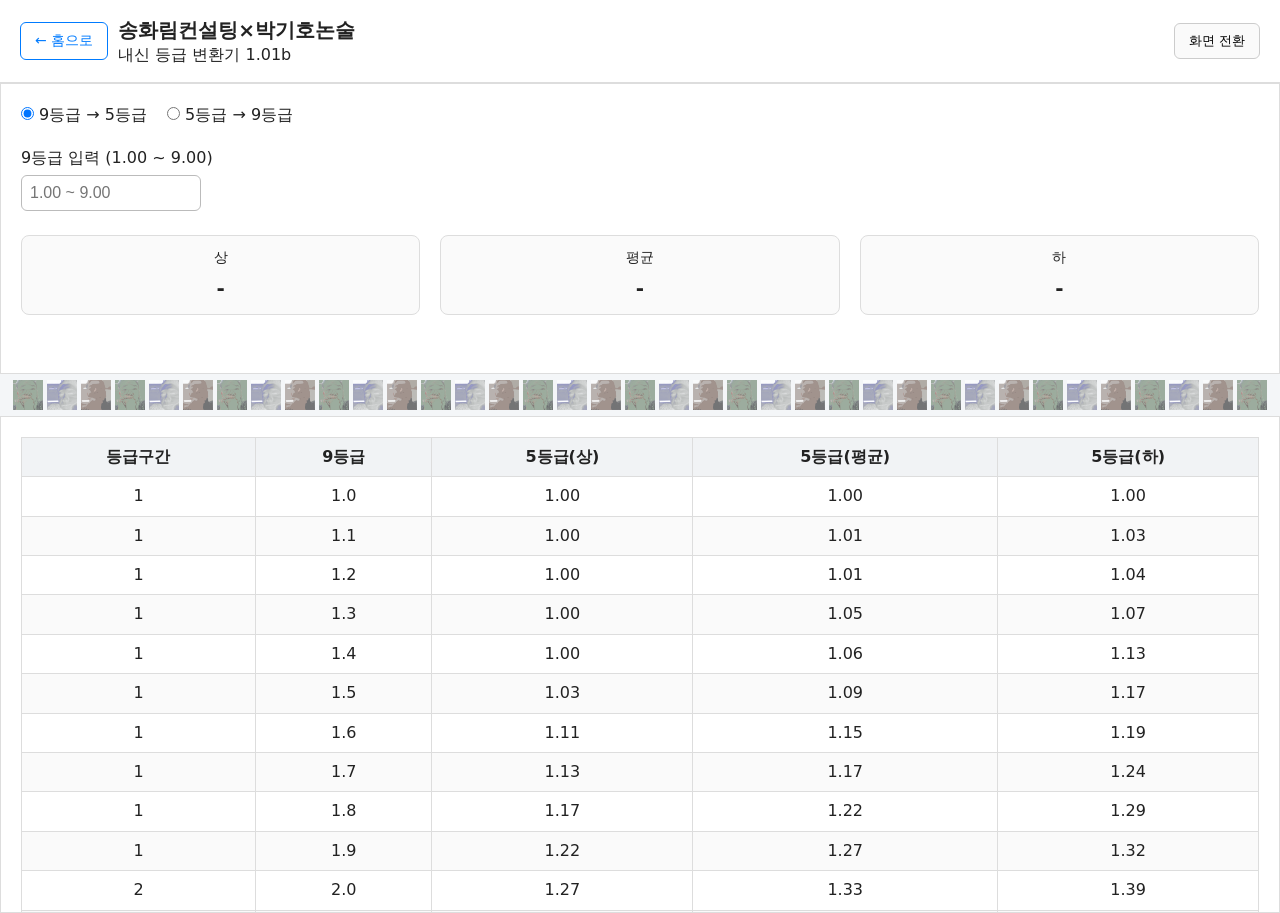
==== converter.html @ b4adba84 "new file:   converter.html 	modified:   index.html 	new file:   student-record.html 	new file:   uni" ====
<!DOCTYPE html>
<html lang="ko">
<head>
  <meta charset="UTF-8" />
  <meta name="viewport" content="width=device-width, initial-scale=1.0" />
  <title>내신 등급 변환기 - 송화림컨설팅×박기호논술</title>
  <link rel="stylesheet" href="css/style.css" />
  <style>
    /* 변환기 페이지 전용 추가 스타일 */
    .back-home {
      padding: 8px 14px;
      border: 1px solid #007bff;
      background: #fff;
      color: #007bff;
      cursor: pointer;
      border-radius: 6px;
      text-decoration: none;
      font-size: 14px;
      margin-right: 10px;
    }
    .back-home:hover {
      background: #f0f7ff;
    }
    .header-left {
      display: flex;
      align-items: center;
    }
  </style>
</head>

<body>

  <header class="header">
    <div class="header-left">
      <a href="index.html" class="back-home">← 홈으로</a>
      <div>
        <h1>송화림컨설팅×박기호논술</h1>
        <p>내신 등급 변환기 1.01b</p>
      </div>
    </div>
    <button id="layoutToggle">화면 전환</button>
  </header>

  <main id="mainContainer" class="horizontal">
    <section class="panel" id="inputPanel">
      <div class="modeSelector">
        <label><input type="radio" name="mode" value="g1" checked /> 9등급 → 5등급</label>
        <label><input type="radio" name="mode" value="g2" /> 5등급 → 9등급</label>
      </div>

      <div class="inputBlock">
        <label id="inputLabel" for="gradeInput">9등급 입력 (1.00 ~ 9.00)</label>
        <input type="number" id="gradeInput" step="0.01" placeholder="예: 2.35" />
      </div>

      <div class="resultBlock">
        <div class="resultItem">
          <div class="label">상</div>
          <div id="resultUpper" class="value">-</div>
        </div>
        <div class="resultItem">
          <div class="label">평균</div>
          <div id="resultMean" class="value">-</div>
        </div>
        <div class="resultItem">
          <div class="label">하</div>
          <div id="resultLower" class="value">-</div>
        </div>
      </div>
      <div id="statusMessage" class="status"></div>
    </section>

    <div class="panelDivider" id="panelDivider"></div>

    <section class="panel" id="tablePanel">
      <table id="gradeTable">
        <thead>
          <tr>
            <th>등급구간</th>
            <th id="tableInputLabel">9등급</th>
            <th id="tableUpperLabel">5등급(상)</th>
            <th id="tableMeanLabel">5등급(평균)</th>
            <th id="tableLowerLabel">5등급(하)</th>
          </tr>
        </thead>
        <tbody id="tableBody"></tbody>
      </table>
    </section>
  </main>

  <script src="data/g1_9to5.js"></script>
  <script src="data/g2_5to9.js"></script>
  <script src="js/validate.js"></script>
  <script src="js/interpolate.js"></script>
  <script src="js/lookup.js"></script>
  <script src="js/tableRender.js"></script>
  <script src="js/app.js"></script>
</body>
</html>
---- css/style.css ----
/* Reset */

* {
  box-sizing: border-box;
  margin: 0;
  padding: 0;
}

body {
  font-family: system-ui, -apple-system, Segoe UI, Roboto, Helvetica, Arial, sans-serif;
  background: #f4f6f8;
  color: #222;
  line-height: 1.4;
}


/* Header */

.header {
  display: flex;
  justify-content: space-between;
  align-items: center;

  padding: 16px 20px;
  background: white;
  border-bottom: 1px solid #ddd;
}

.header h1 {
  font-size: 20px;
}

#layoutToggle {
  padding: 8px 14px;
  border: 1px solid #ccc;
  background: #fafafa;
  cursor: pointer;
  border-radius: 6px;
}

#layoutToggle:hover {
  background: #f0f0f0;
}


/* Main container */

#mainContainer {
  height: calc(100vh - 70px);
  display: flex;
}


/* Horizontal split (top / bottom) */

#mainContainer.horizontal {
  flex-direction: column;
}

#mainContainer.horizontal #inputPanel {
  flex: 0 0 35%;
}

#mainContainer.horizontal #tablePanel {
  flex: 1;
}


/* Vertical split (left / right) */

#mainContainer.vertical {
  flex-direction: row;
}

#mainContainer.vertical .panel {
  width: 50%;
}


/* Panels */

.panel {
  padding: 20px;
  overflow: auto;
  background: white;
  border: 1px solid #ddd;
}


/* Mode selector */

.modeSelector {
  display: flex;
  gap: 20px;
  margin-bottom: 20px;
}

.modeSelector label {
  cursor: pointer;
}


/* Input block */

.inputBlock {
  margin-bottom: 24px;
}

.inputBlock label {
  display: block;
  margin-bottom: 6px;
  font-weight: 500;
}

#gradeInput {
  width: 180px;
  padding: 8px;
  font-size: 16px;
  border: 1px solid #bbb;
  border-radius: 6px;
}


/* Results */

.resultBlock {
  display: flex;
  gap: 20px;
  margin-bottom: 20px;
}

.resultItem {
  flex: 1;
  padding: 12px;
  border: 1px solid #ddd;
  border-radius: 8px;
  text-align: center;
  background: #fafafa;
}

.resultItem .label {
  font-size: 14px;
  margin-bottom: 6px;
}

.resultItem .value {
  font-size: 20px;
  font-weight: bold;
}


/* Status message */

.status {
  font-size: 14px;
  color: #666;
}


/* Table */

table {
  width: 100%;
  border-collapse: collapse;
}

thead {
  background: #f1f3f5;
}

th, td {
  padding: 8px 10px;
  border: 1px solid #ddd;
  text-align: center;
}

tbody tr:nth-child(even) {
  background: #fafafa;
}


/* Highlight rows used for lookup */

.highlight {
  background: #ffe8a3 !important;
  font-weight: 600;
}


.panelDivider {
  display: flex;
  justify-content: center;
  align-items: center;
  overflow: hidden;
}

.panelDivider img {
  width: 30px;
  height: 30px;
  object-fit: contain;
  opacity: 0.65;
  margin: 2px;
  pointer-events: none;
}

#mainContainer.horizontal .panelDivider {
  height: 42px;
}

#mainContainer.vertical .panelDivider {
  width: 42px;
  flex-direction: column;
}
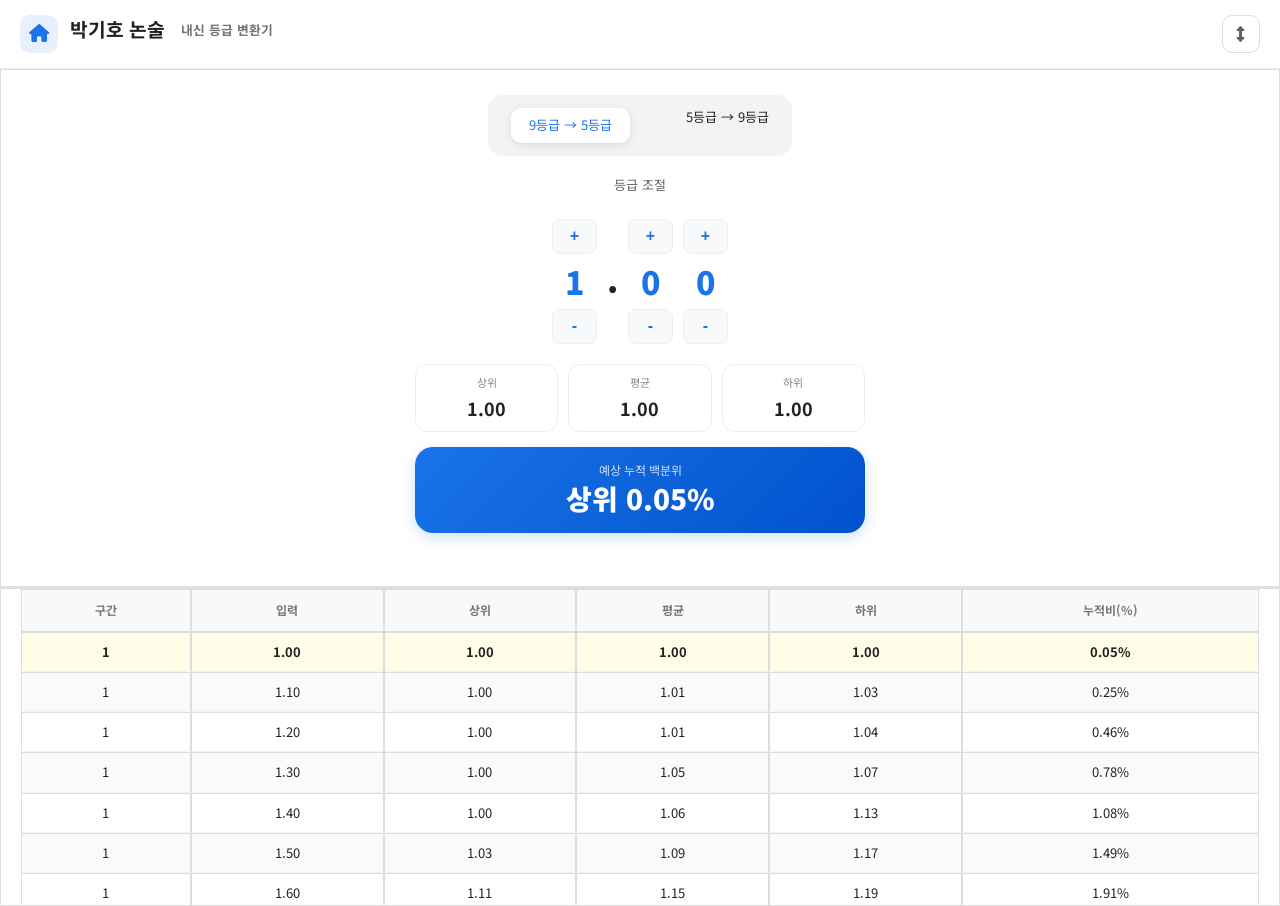
==== commit 39204652: "modified:   converter.html 	new file:   data/cumulative.js 	modified:   index.html 	modified:   js/a" ====
--- a/converter.html
+++ b/converter.html
@@ -3,71 +3,167 @@
 <head>
   <meta charset="UTF-8" />
   <meta name="viewport" content="width=device-width, initial-scale=1.0" />
-  <title>내신 등급 변환기 - 송화림컨설팅×박기호논술</title>
+  <title>박기호 논술 내신 등급 변환기</title>
+  <link href="https://fonts.googleapis.com/css2?family=Noto+Sans+KR:wght@300;400;500;700;900&display=swap" rel="stylesheet">
+  <link rel="stylesheet" href="https://cdnjs.cloudflare.com/ajax/libs/font-awesome/6.4.0/css/all.min.css">
   <link rel="stylesheet" href="css/style.css" />
   <style>
-    /* 변환기 페이지 전용 추가 스타일 */
+    :root {
+      --primary: #1a73e8;
+      --primary-soft: #e8f0fe;
+      --bg-color: #f4f7f9;
+      --border-color: rgba(0, 0, 0, 0.08); /* 🌟 헤더 분할선 색상 */
+    }
+
+    body { background: var(--bg-color); font-family: 'Noto Sans KR', sans-serif; margin: 0; overflow: hidden; }
+
+    /* 헤더 스타일 */
+    .header { background: #fff; padding: 12px 20px; border-bottom: 1px solid var(--border-color); display: flex; justify-content: space-between; align-items: center; z-index: 100; }
+    .header-left { display: flex; align-items: center; gap: 12px; flex: 1; }
+    .desktop-header { display: block; max-width: 800px; width: 100%; }
+    .mobile-header { display: none; }
+
+    @media (max-width: 768px) {
+      .desktop-header { display: none; }
+      .mobile-header { display: block; width: 100%; }
+    }
+
+    /* 🌟 1. 돌아가기 버튼 아이콘화 */
     .back-home {
-      padding: 8px 14px;
-      border: 1px solid #007bff;
-      background: #fff;
-      color: #007bff;
-      cursor: pointer;
-      border-radius: 6px;
-      text-decoration: none;
-      font-size: 14px;
-      margin-right: 10px;
-    }
-    .back-home:hover {
-      background: #f0f7ff;
-    }
-    .header-left {
-      display: flex;
-      align-items: center;
-    }
+      display: flex; align-items: center; justify-content: center;
+      width: 38px; height: 38px;
+      background: var(--primary-soft); color: var(--primary);
+      text-decoration: none; border-radius: 10px;
+      font-size: 18px; transition: 0.3s;
+    }
+    .back-home:hover { background: var(--primary); color: #fff; }
+
+    /* 🌟 2. 화면 전환 버튼 아이콘화 */
+    #layoutToggle {
+      display: flex; align-items: center; justify-content: center;
+      width: 38px; height: 38px;
+      border: 1px solid #ddd; background: #fff;
+      border-radius: 10px; cursor: pointer;
+      font-size: 16px; color: #5f6368; transition: 0.3s;
+    }
+    #layoutToggle:hover { background: #f8f9fa; border-color: #ccc; }
+
+    /* 메인 레이아웃 */
+    #mainContainer { height: calc(100vh - 63px); display: flex; }
+    #inputPanel {
+      background: #fff; flex-shrink: 0;
+      display: flex; flex-direction: column; align-items: center; padding: 25px;
+      overflow: visible;
+    }
+
+    /* 스테퍼 UI */
+    .stepper-grid { display: grid; grid-template-columns: 1fr auto 1fr 1fr; gap: 10px; align-items: center; margin: 20px 0; }
+    .digit-col { display: flex; flex-direction: column; align-items: center; gap: 5px; }
+    .s-btn { width: 45px; height: 35px; border-radius: 8px; border: 1px solid #eee; background: #f8f9fa; color: var(--primary); font-size: 16px; font-weight: 700; cursor: pointer; transition: 0.2s; }
+    .s-btn:hover { background: var(--primary); color: #fff; }
+    .digit-display { font-size: 32px; font-weight: 900; color: var(--primary); width: 45px; text-align: center; }
+    .dot-display { font-size: 32px; font-weight: 900; padding-bottom: 5px; }
+
+    .modeSelector { display: inline-flex; background: #f1f3f4; padding: 5px; border-radius: 15px; margin-bottom: 20px; }
+    .modeSelector label { padding: 8px 18px; border-radius: 10px; cursor: pointer; font-size: 13px; }
+    .modeSelector input[type="radio"] { display: none; }
+    .modeSelector input[type="radio"]:checked + span { background: #fff; color: var(--primary); box-shadow: 0 2px 8px rgba(0,0,0,0.1); border-radius: 10px; padding: 8px 18px; display: inline-block; }
+
+    .resultBlock { display: flex; gap: 10px; width: 100%; max-width: 450px; margin-bottom: 15px; }
+    .resultItem { flex: 1; padding: 10px; background: #fff; border: 1px solid #eee; border-radius: 12px; text-align: center; }
+    .resultItem .label { font-size: 11px; color: #888; }
+    .resultItem .value { font-size: 18px; font-weight: 700; }
+
+    .cumulative-block { width: 100%; max-width: 450px; padding: 15px 30px; background: linear-gradient(135deg, #1a73e8 0%, #0052cc 100%); border-radius: 18px; text-align: center; color: #fff; box-shadow: 0 5px 15px rgba(26, 115, 232, 0.2); }
+    .cumulative-label { font-size: 12px; opacity: 0.8; }
+    .cumulative-value { font-size: 28px; font-weight: 900; }
+
+    /* 🌟 3. 중앙 분할선 디자인 (헤더 분할선과 동일한 선 형태) */
+    .panelDivider {
+      background: var(--border-color); /* 헤더 경계선과 동일한 색상 */
+      border: none; position: relative; z-index: 10;
+    }
+    #mainContainer.horizontal .panelDivider { height: 1px; width: 100%; cursor: default; }
+
+    /* 테이블 패널 */
+    #tablePanel { background: #fff; flex-grow: 1; overflow-y: auto; padding-top: 0; }
+    table { width: 100%; border-collapse: separate; border-spacing: 0; cursor: pointer; }
+    th {
+      background: #f8f9fa; padding: 12px 10px; font-size: 12px; color: #777;
+      border-bottom: 1px solid #ddd; position: sticky; top: 0; z-index: 10;
+      box-shadow: 0 1px 0 #ddd;
+    }
+    td { padding: 10px; border-bottom: 1px solid #f1f3f4; text-align: center; font-size: 13px; }
+    tr.highlight { background: #fffde7 !important; font-weight: 700; }
+    tr:hover { background: #f0f7ff; }
+
+    #gradeInput { display: none; }
   </style>
 </head>
-
 <body>
 
   <header class="header">
     <div class="header-left">
-      <a href="index.html" class="back-home">← 홈으로</a>
-      <div>
-        <h1>송화림컨설팅×박기호논술</h1>
-        <p>내신 등급 변환기 1.01b</p>
+      <a href="index.html" class="back-home" title="돌아가기"><i class="fas fa-home"></i></a>
+      <div class="desktop-header">
+        <svg viewBox="0 0 1000 50" width="100%" height="auto">
+          <text x="0" y="50%" dominant-baseline="middle" font-family="'Noto Sans KR', sans-serif" font-weight="700">
+            <tspan font-size="24" fill="#202124">박기호 논술</tspan>
+            <tspan font-size="16" fill="#70757a" dx="15">내신 등급 변환기</tspan>
+          </text>
+        </svg>
+      </div>
+      <div class="mobile-header">
+        <svg viewBox="0 0 500 90" width="100%" height="auto">
+          <text x="0" y="35" font-size="32" font-weight="700" fill="#202124">박기호 논술</text>
+          <text x="0" y="75" font-size="24" font-weight="500" fill="#70757a">내신 등급 변환기</text>
+        </svg>
       </div>
     </div>
-    <button id="layoutToggle">화면 전환</button>
+    <button id="layoutToggle" title="화면 전환"><i class="fas fa-arrows-alt-v"></i></button>
   </header>
 
   <main id="mainContainer" class="horizontal">
     <section class="panel" id="inputPanel">
       <div class="modeSelector">
-        <label><input type="radio" name="mode" value="g1" checked /> 9등급 → 5등급</label>
-        <label><input type="radio" name="mode" value="g2" /> 5등급 → 9등급</label>
-      </div>
-
-      <div class="inputBlock">
-        <label id="inputLabel" for="gradeInput">9등급 입력 (1.00 ~ 9.00)</label>
-        <input type="number" id="gradeInput" step="0.01" placeholder="예: 2.35" />
-      </div>
+        <label><input type="radio" name="mode" value="g1" checked /><span>9등급 → 5등급</span></label>
+        <label><input type="radio" name="mode" value="g2" /><span>5등급 → 9등급</span></label>
+      </div>
+
+      <p style="font-size: 13px; color: #666; margin-bottom: 5px;">등급 조절</p>
+
+      <div class="stepper-grid">
+        <div class="digit-col">
+          <button class="s-btn" onclick="adjustDigit(0, 1)">+</button>
+          <div class="digit-display" id="d1">1</div>
+          <button class="s-btn" onclick="adjustDigit(0, -1)">-</button>
+        </div>
+        <div class="dot-display">.</div>
+        <div class="digit-col">
+          <button class="s-btn" onclick="adjustDigit(1, 1)">+</button>
+          <div class="digit-display" id="d2">0</div>
+          <button class="s-btn" onclick="adjustDigit(1, -1)">-</button>
+        </div>
+        <div class="digit-col">
+          <button class="s-btn" onclick="adjustDigit(2, 1)">+</button>
+          <div class="digit-display" id="d3">0</div>
+          <button class="s-btn" onclick="adjustDigit(2, -1)">-</button>
+        </div>
+      </div>
+
+      <input type="number" id="gradeInput" value="1.00" step="0.01">
 
       <div class="resultBlock">
-        <div class="resultItem">
-          <div class="label">상</div>
-          <div id="resultUpper" class="value">-</div>
-        </div>
-        <div class="resultItem">
-          <div class="label">평균</div>
-          <div id="resultMean" class="value">-</div>
-        </div>
-        <div class="resultItem">
-          <div class="label">하</div>
-          <div id="resultLower" class="value">-</div>
-        </div>
-      </div>
-      <div id="statusMessage" class="status"></div>
+        <div class="resultItem"><div class="label">상위</div><div id="resultUpper" class="value">-</div></div>
+        <div class="resultItem"><div class="label">평균</div><div id="resultMean" class="value">-</div></div>
+        <div class="resultItem"><div class="label">하위</div><div id="resultLower" class="value">-</div></div>
+      </div>
+
+      <div class="cumulative-block">
+        <div class="cumulative-label">예상 누적 백분위</div>
+        <div id="resultPercent" class="cumulative-value">- %</div>
+      </div>
+      <div id="statusMessage" style="margin-top:10px; font-size:12px; color:#999; min-height: 18px;"></div>
     </section>
 
     <div class="panelDivider" id="panelDivider"></div>
@@ -76,11 +172,7 @@
       <table id="gradeTable">
         <thead>
           <tr>
-            <th>등급구간</th>
-            <th id="tableInputLabel">9등급</th>
-            <th id="tableUpperLabel">5등급(상)</th>
-            <th id="tableMeanLabel">5등급(평균)</th>
-            <th id="tableLowerLabel">5등급(하)</th>
+            <th>구간</th><th>입력</th><th>상위</th><th>평균</th><th>하위</th><th>누적비(%)</th>
           </tr>
         </thead>
         <tbody id="tableBody"></tbody>
@@ -90,10 +182,39 @@
 
   <script src="data/g1_9to5.js"></script>
   <script src="data/g2_5to9.js"></script>
+  <script src="data/cumulative.js"></script>
   <script src="js/validate.js"></script>
   <script src="js/interpolate.js"></script>
   <script src="js/lookup.js"></script>
   <script src="js/tableRender.js"></script>
   <script src="js/app.js"></script>
+
+  <script>
+    function adjustDivider() {
+      const container = document.getElementById('mainContainer');
+      const inputPanel = document.getElementById('inputPanel');
+      if (container && inputPanel && container.classList.contains('horizontal')) {
+        inputPanel.style.flex = '0 0 auto';
+      } else if (inputPanel) {
+        inputPanel.style.flex = '0 0 45%';
+      }
+    }
+
+    window.addEventListener('load', adjustDivider);
+    window.addEventListener('resize', adjustDivider);
+
+    const layoutToggle = document.getElementById('layoutToggle');
+    if(layoutToggle) {
+        layoutToggle.addEventListener('click', () => {
+          setTimeout(adjustDivider, 50);
+        });
+    }
+
+    const statusMsg = document.getElementById('statusMessage');
+    if(statusMsg) {
+        const observer = new MutationObserver(adjustDivider);
+        observer.observe(statusMsg, { childList: true, characterData: true, subtree: true });
+    }
+  </script>
 </body>
-</html>+</html>
